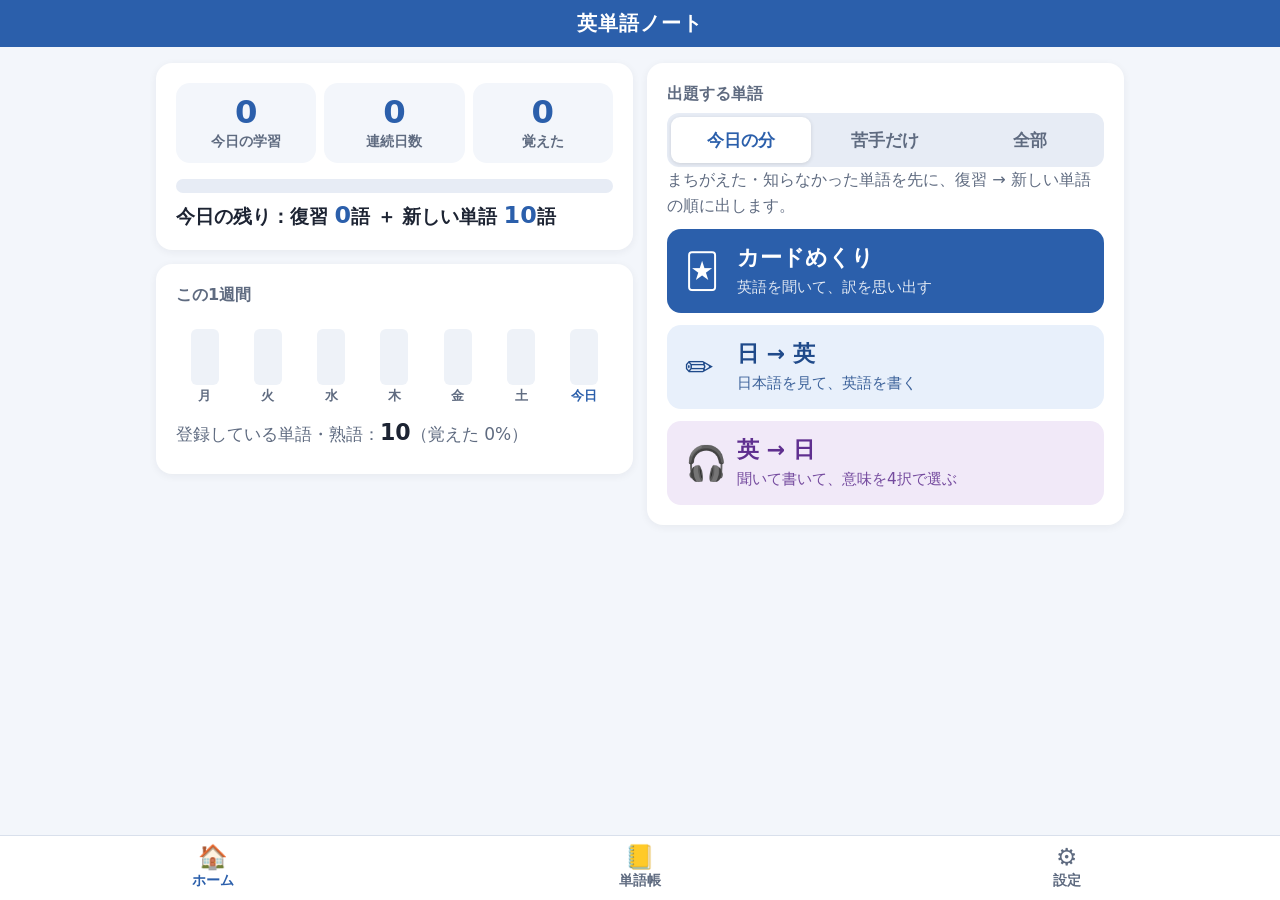
==== eitango/index.html @ 424cce2b "Make the word book installable on a phone's home screen and usable offline Adds the manifest, icons " ====
<!DOCTYPE html>
<html lang="ja">
<head>
<meta charset="UTF-8">
<meta name="viewport" content="width=device-width, initial-scale=1.0, viewport-fit=cover">
<title>英単語ノート</title>
<meta name="description" content="自分で作る英単語・英熟語帳。カードめくりと音声で毎日少しずつ覚える">
<meta name="theme-color" content="#2b5fab">
<meta name="mobile-web-app-capable" content="yes">
<meta name="apple-mobile-web-app-capable" content="yes">
<meta name="apple-mobile-web-app-status-bar-style" content="default">
<meta name="apple-mobile-web-app-title" content="英単ノート">
<link rel="manifest" href="manifest.json">
<link rel="icon" href="icons/icon-192.png">
<link rel="apple-touch-icon" href="icons/apple-touch-icon.png">
<link rel="stylesheet" href="style.css">
</head>
<body>

<div class="app">
  <header class="topbar">
    <h1 class="topbar-title">英単語ノート</h1>
  </header>

  <main class="main">

    <!-- ホーム -->
    <section id="view-home" class="view">
      <div class="panel home-stats">
        <div class="stats">
          <div class="stat"><span class="stat-num" id="stat-today">0</span><span class="stat-label">今日の学習</span></div>
          <div class="stat"><span class="stat-num" id="stat-streak">0</span><span class="stat-label">連続日数</span></div>
          <div class="stat"><span class="stat-num" id="stat-mastered">0</span><span class="stat-label">覚えた</span></div>
        </div>
        <div class="goal">
          <div class="goal-bar"><div class="goal-fill" id="goal-fill"></div></div>
          <p class="today-line" id="today-line"></p>
          <p class="streak-note" id="streak-note" hidden></p>
        </div>
      </div>

      <div class="panel home-modes">
        <p class="field-label field-label-top">出題する単語</p>
        <div class="seg seg-scope" id="scope">
          <button type="button" class="seg-btn is-on" data-scope="today">今日の分</button>
          <button type="button" class="seg-btn" data-scope="weak">苦手だけ<span id="scope-weak-n"></span></button>
          <button type="button" class="seg-btn" data-scope="all">全部</button>
        </div>
        <p class="note scope-note" id="scope-note"></p>
        <div class="mode-buttons">
          <button type="button" class="btn btn-primary btn-mode" data-mode="cards">
            <span class="mode-icon">🃏</span><span class="mode-name">カードめくり</span>
            <span class="mode-desc">英語を聞いて、訳を思い出す</span>
          </button>
          <button type="button" class="btn btn-mode btn-mode-ja2en" data-mode="ja2en">
            <span class="mode-icon">✏️</span><span class="mode-name">日 → 英</span>
            <span class="mode-desc">日本語を見て、英語を書く</span>
          </button>
          <button type="button" class="btn btn-mode btn-mode-en2ja" data-mode="en2ja">
            <span class="mode-icon">🎧</span><span class="mode-name">英 → 日</span>
            <span class="mode-desc">聞いて書いて、意味を4択で選ぶ</span>
          </button>
        </div>
      </div>

      <div class="panel home-week">
        <p class="field-label field-label-top">この1週間</p>
        <div class="week" id="week" aria-label="この1週間の学習数"></div>
        <p class="home-line">登録している単語・熟語：<b id="home-total">0</b>（覚えた <span id="home-mastered-pct">0</span>%）</p>
      </div>
    </section>

    <!-- 学習 -->
    <section id="view-study" class="view" hidden>
      <div class="study-head">
        <button type="button" class="btn btn-ghost" id="study-quit">やめる</button>
        <span class="study-progress" id="study-progress">1 / 10</span>
      </div>

      <!-- カードめくり -->
      <div class="study-body" id="mode-cards" hidden>
        <div class="flashcard" id="flashcard" role="button" tabindex="0" aria-label="タップで訳を見る">
          <span class="badge" id="fc-type">単語</span>
          <p class="fc-en" id="fc-en" lang="en"></p>
          <button type="button" class="btn-speak" id="fc-speak" aria-label="もう一度聞く">🔊</button>
          <p class="fc-example fc-example-front" id="fc-example-front" lang="en" hidden></p>
          <div class="fc-back" id="fc-back" hidden>
            <p class="fc-ja" id="fc-ja"></p>
            <p class="fc-example" id="fc-example-back" lang="en" hidden></p>
          </div>
          <p class="fc-hint" id="fc-hint">タップして訳を見る</p>
        </div>

        <div class="answer-buttons" id="answer-buttons" hidden>
          <button type="button" class="btn btn-bad btn-big" id="ans-unknown">知らない</button>
          <button type="button" class="btn btn-good btn-big" id="ans-known">知ってる</button>
        </div>
      </div>

      <!-- 日 → 英 -->
      <div class="study-body" id="mode-ja2en" hidden>
        <div class="quiz-card">
          <span class="badge" id="je-type">単語</span>
          <p class="quiz-ask">英語で書くと？</p>
          <p class="quiz-ja" id="je-ja"></p>
          <p class="quiz-hint" id="je-hint" lang="en" hidden></p>
        </div>
        <div class="quiz-side">
          <form class="quiz-form" id="je-form" autocomplete="off">
            <input type="text" class="input input-answer" id="je-input" lang="en"
                   autocapitalize="off" autocorrect="off" spellcheck="false" enterkeyhint="done"
                   placeholder="ここに英語を入力">
            <div class="btn-row">
              <button type="button" class="btn btn-big" id="je-hint-btn">ヒント</button>
              <button type="submit" class="btn btn-primary btn-big">答え合わせ</button>
            </div>
            <button type="button" class="btn btn-ghost btn-big" id="je-giveup">わからない</button>
          </form>
          <div class="feedback" id="je-feedback" hidden></div>
        </div>
      </div>

      <!-- 英 → 日 -->
      <div class="study-body" id="mode-en2ja" hidden>
        <div class="quiz-card">
          <span class="badge" id="ej-type">単語</span>
          <p class="quiz-ask" id="ej-ask">聞こえた英語を書こう</p>
          <div class="listen-buttons" id="ej-listen">
            <button type="button" class="btn-speak btn-speak-big" id="ej-play" aria-label="もう一度聞く">🔊</button>
            <button type="button" class="btn btn-ghost" id="ej-slow">🐢 ゆっくり</button>
          </div>
          <p class="quiz-en" id="ej-en" lang="en" hidden></p>
          <p class="fc-example" id="ej-example" lang="en" hidden></p>
        </div>
        <div class="quiz-side">
          <form class="quiz-form" id="ej-form" autocomplete="off">
            <input type="text" class="input input-answer" id="ej-input" lang="en"
                   autocapitalize="off" autocorrect="off" spellcheck="false" enterkeyhint="done"
                   placeholder="聞こえた英語を入力">
            <div class="btn-row">
              <button type="button" class="btn btn-ghost btn-big" id="ej-giveup">わからない</button>
              <button type="submit" class="btn btn-primary btn-big">答え合わせ</button>
            </div>
          </form>
          <p class="spell-result" id="ej-spell" hidden></p>
          <div class="choices" id="ej-choices" hidden></div>
          <div class="feedback" id="ej-feedback" hidden></div>
        </div>
      </div>
    </section>

    <!-- 学習のおわり -->
    <section id="view-done" class="view" hidden>
      <div class="panel center">
        <p class="done-title">おつかれさま！</p>
        <p class="done-line" id="done-summary"></p>
        <div class="done-missed" id="done-missed" hidden>
          <p class="done-missed-title">まちがえた・知らなかった単語</p>
          <ul class="done-missed-list" id="done-missed-list"></ul>
        </div>
        <button type="button" class="btn btn-primary btn-big" id="done-home">ホームへ</button>
      </div>
    </section>

    <!-- 単語帳 -->
    <section id="view-words" class="view" hidden>
      <div class="words-tools">
        <input type="search" id="words-search" class="input" placeholder="さがす（英語・日本語）" autocomplete="off">
        <div class="seg" id="words-filter">
          <button type="button" class="seg-btn is-on" data-filter="all">すべて</button>
          <button type="button" class="seg-btn" data-filter="word">単語</button>
          <button type="button" class="seg-btn" data-filter="idiom">熟語</button>
          <button type="button" class="seg-btn" data-filter="weak">苦手</button>
        </div>
        <button type="button" class="btn btn-primary btn-big" id="words-add">＋ 追加する</button>
      </div>
      <p class="words-count" id="words-count"></p>
      <ul class="word-list" id="word-list"></ul>
    </section>

    <!-- 単語の追加・編集 -->
    <section id="view-edit" class="view" hidden>
      <form class="panel form" id="edit-form" autocomplete="off">
        <h2 class="form-title" id="edit-title">単語を追加</h2>

        <label class="field">
          <span class="field-label">英語</span>
          <input type="text" class="input" id="edit-en" lang="en" required
                 autocapitalize="off" autocorrect="off" spellcheck="false" placeholder="例）look for">
        </label>

        <label class="field">
          <span class="field-label">日本語訳</span>
          <input type="text" class="input" id="edit-ja" required placeholder="例）～を探す">
        </label>

        <div class="field">
          <span class="field-label">種類</span>
          <div class="seg" id="edit-type">
            <button type="button" class="seg-btn is-on" data-type="word">単語</button>
            <button type="button" class="seg-btn" data-type="idiom">熟語</button>
          </div>
        </div>

        <label class="field">
          <span class="field-label">例文（なくてもOK）</span>
          <textarea class="input" id="edit-example" rows="2" lang="en"
                    autocapitalize="sentences" spellcheck="false" placeholder="例）I am looking for my key."></textarea>
        </label>

        <p class="form-warn" id="edit-warn" hidden></p>

        <div class="form-buttons">
          <button type="button" class="btn btn-ghost btn-big" id="edit-cancel">もどる</button>
          <button type="submit" class="btn btn-primary btn-big">保存</button>
        </div>
        <button type="button" class="btn btn-danger" id="edit-delete" hidden>この単語を削除</button>
      </form>
    </section>

    <!-- 設定 -->
    <section id="view-settings" class="view" hidden>
      <div class="panel">
        <h2 class="panel-title">CSVで一括登録・書き出し</h2>
        <p class="note">
          列は <b>英語, 日本語訳, 種類, 例文</b> の順です。種類は「単語」か「熟語」（空欄ならスペース入りを熟語とみなします）。
          例文はなくてもかまいません。1行目が見出しでもそのまま読み込めます。
        </p>
        <p class="note">同じ英語がすでにあるときは、訳・種類・例文を上書きします（例文の欄が空なら元の例文を残します。覚えた記録も残ります）。</p>
        <div class="btn-row">
          <button type="button" class="btn btn-primary btn-big" id="csv-import">📥 読み込む</button>
          <button type="button" class="btn btn-big" id="csv-export">📤 書き出す</button>
        </div>
        <input type="file" id="csv-file" accept=".csv,text/csv,text/plain" hidden>
        <p class="result-box" id="csv-result" hidden></p>
      </div>

      <div class="panel">
        <h2 class="panel-title">1日の目標</h2>
        <div class="stepper-row">
          <span>新しく覚える単語</span>
          <div class="stepper">
            <button type="button" class="btn stepper-btn" id="goal-minus" aria-label="減らす">−</button>
            <span class="stepper-value"><b id="goal-new">10</b>語</span>
            <button type="button" class="btn stepper-btn" id="goal-plus" aria-label="増やす">＋</button>
          </div>
        </div>
        <p class="note">これに加えて、その日に復習する単語（まちがえた単語や、前に覚えた単語）が出ます。</p>
      </div>

      <div class="panel">
        <h2 class="panel-title">音声</h2>
        <p class="form-warn" id="speech-unsupported" hidden>このブラウザは読み上げに対応していません。</p>
        <label class="switch-row">
          <span>カードを出したら自動で読み上げる</span>
          <input type="checkbox" id="set-autospeak" class="switch">
        </label>
        <label class="field">
          <span class="field-label">速さ <b id="set-rate-label">0.9</b>（1.0 がふつう）</span>
          <input type="range" id="set-rate" min="0.5" max="1.3" step="0.1" class="range">
        </label>
        <label class="field">
          <span class="field-label">声</span>
          <select id="set-voice" class="input"></select>
        </label>
        <button type="button" class="btn btn-big" id="set-voice-test">🔊 試しに聞く</button>
      </div>
      <div class="panel">
        <h2 class="panel-title">バックアップ</h2>
        <p class="note">
          記録はこの端末のブラウザの中だけにあります。CSVには学習の記録が入らないので、
          機種変更やブラウザのデータ削除にそなえて、ときどき記録ごと保存しておくと安心です。
        </p>
        <div class="btn-row">
          <button type="button" class="btn btn-big" id="backup-save">💾 保存</button>
          <button type="button" class="btn btn-big" id="backup-load">♻️ 復元</button>
        </div>
        <input type="file" id="backup-file" accept=".json,application/json" hidden>
        <button type="button" class="btn btn-danger" id="reset-progress">学習の記録を消す（単語は残す）</button>
      </div>
    </section>

  </main>

  <nav class="tabbar" id="tabbar">
    <button type="button" class="tab is-on" data-view="home"><span class="tab-icon">🏠</span>ホーム</button>
    <button type="button" class="tab" data-view="words"><span class="tab-icon">📒</span>単語帳</button>
    <button type="button" class="tab" data-view="settings"><span class="tab-icon">⚙️</span>設定</button>
  </nav>
</div>

<script src="store.js"></script>
<script src="speech.js"></script>
<script src="csv.js"></script>
<script src="quiz.js"></script>
<script src="srs.js"></script>
<script src="app.js"></script>
</body>
</html>
---- eitango/style.css ----
:root {
  --bg: #f3f6fb;
  --panel: #ffffff;
  --ink: #1d2433;
  --sub: #5f6b80;
  --line: #d9e0ec;
  --primary: #2b5fab;
  --primary-dark: #1f4a8a;
  --good: #2e9d5b;
  --bad: #e0663f;
  --danger: #c0392b;
  --word: #2b5fab;
  --idiom: #8a4fbf;
  --radius: 16px;
  --tabbar-h: 64px;
}

* { box-sizing: border-box; }

html, body {
  margin: 0;
  background: var(--bg);
  color: var(--ink);
  font-family: system-ui, -apple-system, "Hiragino Sans", "Hiragino Kaku Gothic ProN", "Yu Gothic UI", "Meiryo", sans-serif;
  font-size: 17px;
  -webkit-text-size-adjust: 100%;
}

button, input, textarea, select { font: inherit; color: inherit; }
button { cursor: pointer; -webkit-tap-highlight-color: transparent; }
[hidden] { display: none !important; }

.app {
  min-height: 100vh;
  min-height: 100dvh;
  display: flex;
  flex-direction: column;
}

.topbar {
  background: var(--primary);
  color: #fff;
  padding: calc(10px + env(safe-area-inset-top)) 16px 10px;
  text-align: center;
}
.topbar-title { margin: 0; font-size: 1.15rem; letter-spacing: 0.05em; }

.main {
  flex: 1;
  width: 100%;
  max-width: 760px;
  margin: 0 auto;
  padding: 16px 16px calc(var(--tabbar-h) + 24px + env(safe-area-inset-bottom));
}

.panel {
  background: var(--panel);
  border-radius: var(--radius);
  padding: 20px;
  box-shadow: 0 2px 8px rgba(29, 36, 51, 0.06);
}
.panel + .panel { margin-top: 14px; }
.center { text-align: center; }

/* ---------- ボタン ---------- */
.btn {
  border: none;
  border-radius: 14px;
  padding: 12px 18px;
  min-height: 52px;
  font-weight: 700;
  background: #e7ecf5;
  color: var(--ink);
  transition: transform 0.06s, filter 0.15s;
}
.btn:active { transform: scale(0.97); filter: brightness(0.93); }
.btn-big { width: 100%; min-height: 64px; font-size: 1.2rem; }
.btn-primary { background: var(--primary); color: #fff; }
.btn-good { background: var(--good); color: #fff; }
.btn-bad { background: var(--bad); color: #fff; }
.btn-danger { background: transparent; color: var(--danger); border: 2px solid var(--danger); width: 100%; margin-top: 18px; }
.btn-ghost { background: transparent; border: 2px solid var(--line); color: var(--sub); }

.btn-speak {
  border: none;
  background: #e7ecf5;
  border-radius: 50%;
  width: 56px;
  height: 56px;
  font-size: 1.5rem;
  line-height: 1;
}
.btn-speak:active { filter: brightness(0.9); }
.btn-speak-small { width: 48px; height: 48px; font-size: 1.25rem; flex: none; }

.badge {
  display: inline-block;
  padding: 3px 10px;
  border-radius: 999px;
  font-size: 0.8rem;
  font-weight: 700;
  color: #fff;
  background: var(--word);
}
.badge-idiom { background: var(--idiom); }

/* ---------- 入力 ---------- */
.input {
  width: 100%;
  border: 2px solid var(--line);
  border-radius: 12px;
  padding: 12px 14px;
  min-height: 52px;
  font-size: 1.1rem;  /* 16px 未満だと iPhone が勝手に拡大する */
  background: #fff;
}
.input:focus { outline: none; border-color: var(--primary); }
textarea.input { resize: vertical; }

.seg {
  display: flex;
  background: #e7ecf5;
  border-radius: 12px;
  padding: 4px;
  gap: 4px;
}
.seg-btn {
  flex: 1;
  border: none;
  background: transparent;
  border-radius: 9px;
  min-height: 46px;
  font-weight: 700;
  color: var(--sub);
}
.seg-btn.is-on { background: #fff; color: var(--primary); box-shadow: 0 1px 4px rgba(0, 0, 0, 0.12); }

/* ---------- ホーム ---------- */
.home-line { margin: 0 0 8px; color: var(--sub); }
.stats { display: grid; grid-template-columns: repeat(3, 1fr); gap: 8px; margin-bottom: 16px; }
.stat {
  background: #f3f6fb;
  border-radius: 14px;
  padding: 12px 6px;
  display: flex;
  flex-direction: column;
  align-items: center;
  gap: 2px;
}
.stat-num { font-size: 1.9rem; font-weight: 800; color: var(--primary); line-height: 1.1; }
.stat-label { font-size: 0.8rem; color: var(--sub); font-weight: 700; }
.goal { display: grid; gap: 8px; }
.goal-bar { height: 14px; background: #e7ecf5; border-radius: 999px; overflow: hidden; }
.goal-fill { height: 100%; width: 0; background: var(--primary); border-radius: 999px; transition: width 0.4s; }
.goal-fill.is-done { background: var(--good); }
.streak-note { margin: 0; color: var(--bad); font-weight: 700; font-size: 0.95rem; }
.field-label-top { margin: 0 0 8px; }
.week { display: grid; grid-template-columns: repeat(7, 1fr); gap: 6px; margin-bottom: 14px; }
.week-day { display: flex; flex-direction: column; align-items: center; gap: 3px; }
.week-n { font-size: 0.75rem; color: var(--sub); min-height: 1em; }
.week-bar { width: 100%; max-width: 28px; height: 56px; background: #eef2f8; border-radius: 6px; display: flex; align-items: flex-end; overflow: hidden; }
.week-fill { width: 100%; background: #9db8e2; }
.week-day.is-today .week-fill { background: var(--primary); }
.week-label { font-size: 0.75rem; color: var(--sub); font-weight: 700; }
.week-day.is-today .week-label { color: var(--primary); }
.today-line { margin: 0; font-size: 1.1rem; font-weight: 700; }
.today-line b { font-size: 1.4rem; color: var(--primary); }
.seg-scope { margin: 0; }
.scope-note { margin: 10px 2px 14px; font-size: 0.9rem; }
.home-line b { color: var(--ink); font-size: 1.3rem; }

.mode-buttons { display: grid; gap: 12px; }
.btn-mode {
  display: grid;
  grid-template-columns: 52px 1fr;
  grid-template-areas: "icon name" "icon desc";
  align-items: center;
  text-align: left;
  padding: 14px 18px;
  min-height: 84px;
  row-gap: 2px;
}
.btn-mode-ja2en { background: #e8f0fb; color: var(--primary-dark); }
.btn-mode-en2ja { background: #f1e9f8; color: #5f2f8f; }
.mode-icon { grid-area: icon; font-size: 2rem; line-height: 1; }
.mode-name { grid-area: name; font-size: 1.3rem; }
.mode-desc { grid-area: desc; font-size: 0.9rem; font-weight: 500; opacity: 0.85; }

/* ---------- 学習 ---------- */
.study-head {
  display: flex;
  align-items: center;
  justify-content: space-between;
  margin-bottom: 14px;
}
.study-head .btn { min-height: 44px; padding: 8px 16px; }
.study-progress { font-weight: 700; color: var(--sub); font-size: 1.1rem; }

.flashcard {
  position: relative;
  background: var(--panel);
  border-radius: 22px;
  box-shadow: 0 4px 16px rgba(29, 36, 51, 0.1);
  padding: 24px 20px 20px;
  min-height: 46vh;
  display: flex;
  flex-direction: column;
  align-items: center;
  justify-content: center;
  text-align: center;
  gap: 12px;
  cursor: pointer;
  user-select: none;
  -webkit-user-select: none;
  -webkit-tap-highlight-color: transparent;
}
.flashcard .badge { position: absolute; top: 16px; left: 16px; }
.flashcard.is-flipped { animation: flip 0.28s ease-out; }
@keyframes flip {
  from { transform: perspective(900px) rotateY(-70deg); opacity: 0.4; }
  to { transform: none; opacity: 1; }
}

.fc-en {
  margin: 8px 0 0;
  font-size: clamp(2rem, 9vw, 3rem);
  font-weight: 800;
  word-break: break-word;
  line-height: 1.2;
}
.fc-ja {
  margin: 0;
  font-size: clamp(1.5rem, 6.5vw, 2rem);
  font-weight: 700;
  color: var(--primary-dark);
}
.fc-back {
  width: 100%;
  border-top: 2px dashed var(--line);
  padding-top: 14px;
  display: flex;
  flex-direction: column;
  gap: 10px;
}
.fc-example {
  margin: 0;
  color: var(--sub);
  font-size: 1.1rem;
  line-height: 1.5;
}
.fc-hint { margin: 0; color: var(--sub); font-size: 0.95rem; }

.answer-buttons {
  display: grid;
  grid-template-columns: 1fr 1fr;
  gap: 12px;
  margin-top: 16px;
}
.answer-buttons .btn { min-height: 76px; font-size: 1.3rem; }

/* 書く・選ぶ問題 */
.quiz-card {
  position: relative;
  background: var(--panel);
  border-radius: 22px;
  box-shadow: 0 4px 16px rgba(29, 36, 51, 0.1);
  padding: 44px 20px 22px;
  text-align: center;
  display: flex;
  flex-direction: column;
  align-items: center;
  gap: 10px;
}
.quiz-card .badge { position: absolute; top: 16px; left: 16px; }
.quiz-ask { margin: 0; color: var(--sub); font-weight: 700; }
.quiz-ja { margin: 0; font-size: clamp(1.6rem, 7vw, 2.2rem); font-weight: 800; color: var(--primary-dark); }
.quiz-en { margin: 0; font-size: clamp(1.8rem, 8vw, 2.6rem); font-weight: 800; word-break: break-word; }
.quiz-hint { margin: 0; font-size: 1.4rem; letter-spacing: 0.05em; color: var(--sub); font-family: ui-monospace, Menlo, Consolas, monospace; }
.listen-buttons { display: flex; align-items: center; gap: 14px; }
.btn-speak-big { width: 88px; height: 88px; font-size: 2.4rem; }

.quiz-side { margin-top: 14px; display: grid; gap: 12px; }
.quiz-form { display: grid; gap: 10px; }
.input-answer { font-size: 1.4rem; min-height: 60px; text-align: center; }

.spell-result {
  margin: 0;
  padding: 12px;
  border-radius: 12px;
  font-weight: 700;
  text-align: center;
}
.spell-result.is-ok, .fb-mark.is-ok { color: var(--good); }
.spell-result.is-ng, .fb-mark.is-ng { color: var(--bad); }
.spell-result.is-ok { background: #eaf6ee; }
.spell-result.is-ng { background: #fdeee8; }

.choices { display: grid; gap: 10px; }
.choice {
  min-height: 64px;
  font-size: 1.15rem;
  background: #fff;
  border: 2px solid var(--line);
}
.choice:disabled { opacity: 0.55; cursor: default; }
.choice.is-correct { background: #eaf6ee; border-color: var(--good); color: #1f6b3e; opacity: 1; }
.choice.is-wrong { background: #fdeee8; border-color: var(--bad); color: #a8401f; opacity: 1; }

.feedback {
  background: var(--panel);
  border-radius: var(--radius);
  padding: 16px;
  display: grid;
  gap: 10px;
  box-shadow: 0 2px 8px rgba(29, 36, 51, 0.06);
}
.fb-mark { margin: 0; font-size: 1.5rem; font-weight: 800; text-align: center; }
.fb-word { display: flex; align-items: center; justify-content: space-between; gap: 10px; }
.fb-en { margin: 0; font-size: 1.5rem; font-weight: 800; word-break: break-word; }
.fb-ja { margin: 2px 0 0; font-size: 1.15rem; color: var(--primary-dark); font-weight: 700; }
.fb-yours { margin: 0; color: var(--sub); }

.done-missed { text-align: left; margin: 0 0 20px; }
.done-missed-title { font-weight: 700; color: var(--bad); margin: 0 0 8px; }
.done-missed-list { margin: 0; padding-left: 1.2em; line-height: 1.8; }

.done-title { font-size: 1.8rem; font-weight: 800; margin: 8px 0; }
.done-line { color: var(--sub); margin: 0 0 20px; line-height: 1.6; }

/* ---------- 単語帳 ---------- */
.words-tools { display: grid; gap: 10px; }
.words-count { color: var(--sub); margin: 14px 4px 8px; font-size: 0.95rem; }
.word-list { list-style: none; margin: 0; padding: 0; display: grid; gap: 8px; }
.word-row {
  display: flex;
  align-items: center;
  gap: 8px;
  background: var(--panel);
  border-radius: 14px;
  padding: 6px 10px 6px 6px;
  box-shadow: 0 1px 4px rgba(29, 36, 51, 0.05);
}
.word-main {
  flex: 1;
  min-width: 0;
  border: none;
  background: transparent;
  text-align: left;
  padding: 10px 8px;
  min-height: 56px;
  display: grid;
  grid-template-columns: auto 1fr;
  grid-template-areas: "badge en" "badge ja" "badge st";
  column-gap: 10px;
  align-items: center;
}
.word-main .badge { grid-area: badge; }
.word-en { grid-area: en; font-weight: 700; font-size: 1.1rem; overflow-wrap: anywhere; }
.word-ja { grid-area: ja; color: var(--sub); font-size: 0.95rem; overflow-wrap: anywhere; }
.word-status { grid-area: st; font-size: 0.8rem; font-weight: 700; margin-top: 2px; letter-spacing: 0.05em; }
.st-new { color: #8a94a6; }
.st-learning { color: var(--primary); }
.st-weak { color: var(--bad); }
.st-done { color: var(--good); }
.word-empty { color: var(--sub); text-align: center; padding: 24px; }

/* ---------- フォーム ---------- */
.form { display: grid; gap: 16px; }
.form-title { margin: 0; font-size: 1.25rem; }
.field { display: grid; gap: 6px; }
.field-label { font-weight: 700; color: var(--sub); font-size: 0.95rem; }
.form-buttons { display: grid; grid-template-columns: 1fr 2fr; gap: 10px; }
.form-warn { margin: 0; color: var(--danger); font-weight: 700; }
.form-warn.is-ok { color: var(--good); }

/* ---------- 設定 ---------- */
.panel-title { margin: 0 0 12px; font-size: 1.15rem; }
.note { margin: 0 0 10px; color: var(--sub); line-height: 1.6; font-size: 0.95rem; }
.btn-row { display: grid; grid-template-columns: 1fr 1fr; gap: 10px; margin-top: 6px; }
.result-box {
  margin: 12px 0 0;
  padding: 12px;
  border-radius: 12px;
  background: #eaf6ee;
  color: #1f6b3e;
  font-weight: 700;
  white-space: pre-line;
}
#view-settings .panel { display: grid; gap: 12px; }
#view-settings .panel-title, #view-settings .note { margin-bottom: 0; }
.stepper-row { display: flex; align-items: center; justify-content: space-between; gap: 12px; font-weight: 700; flex-wrap: wrap; }
.stepper { display: flex; align-items: center; gap: 10px; }
.stepper-btn { width: 56px; min-height: 56px; font-size: 1.6rem; padding: 0; }
.stepper-value { min-width: 64px; text-align: center; }
.stepper-value b { font-size: 1.6rem; }
.switch-row {
  display: flex;
  align-items: center;
  justify-content: space-between;
  gap: 12px;
  min-height: 52px;
  font-weight: 700;
}
.switch { width: 28px; height: 28px; accent-color: var(--primary); flex: none; }
.range { width: 100%; height: 40px; accent-color: var(--primary); }

/* ---------- タブ ---------- */
.tabbar {
  position: fixed;
  left: 0;
  right: 0;
  bottom: 0;
  display: flex;
  background: #fff;
  border-top: 1px solid var(--line);
  padding-bottom: env(safe-area-inset-bottom);
  z-index: 10;
}
.tab {
  flex: 1;
  border: none;
  background: transparent;
  min-height: var(--tabbar-h);
  display: flex;
  flex-direction: column;
  align-items: center;
  justify-content: center;
  gap: 2px;
  font-size: 0.8rem;
  font-weight: 700;
  color: var(--sub);
}
.tab-icon { font-size: 1.4rem; line-height: 1; }
.tab.is-on { color: var(--primary); }

/* ---------- タブレット横向き ---------- */
/* カードを左、答えのボタンを右に並べて、画面の高さに収める */
@media (orientation: landscape) and (min-width: 700px) {
  .main { max-width: 1000px; }
  .study-body {
    display: grid;
    grid-template-columns: 1fr 260px;
    gap: 20px;
    align-items: stretch;
  }
  .flashcard { min-height: 60vh; }
  #view-home:not([hidden]) {
    display: grid;
    grid-template-columns: 1fr 1fr;
    grid-template-areas: "stats modes" "week modes";
    grid-template-rows: auto 1fr;
    gap: 14px;
    align-items: start;
  }
  #view-home .panel { margin: 0; }
  .home-stats { grid-area: stats; }
  .home-modes { grid-area: modes; }
  .home-week { grid-area: week; }
  /* 書く問題は入力とボタンを右側にまとめる */
  #mode-ja2en, #mode-en2ja { grid-template-columns: 1fr 380px; align-items: start; }
  .quiz-card { min-height: 50vh; justify-content: center; }
  .quiz-side { margin-top: 0; }
  .answer-buttons {
    grid-template-columns: 1fr;
    grid-template-rows: 1fr 1fr;
    margin-top: 0;
  }
  .answer-buttons .btn { min-height: 100px; }
}

/* スマホ横向きは高さが足りないので、カードを低くする */
@media (orientation: landscape) and (max-height: 500px) {
  .flashcard { min-height: 60vh; padding-top: 16px; }
  .fc-en { font-size: 2rem; }
}
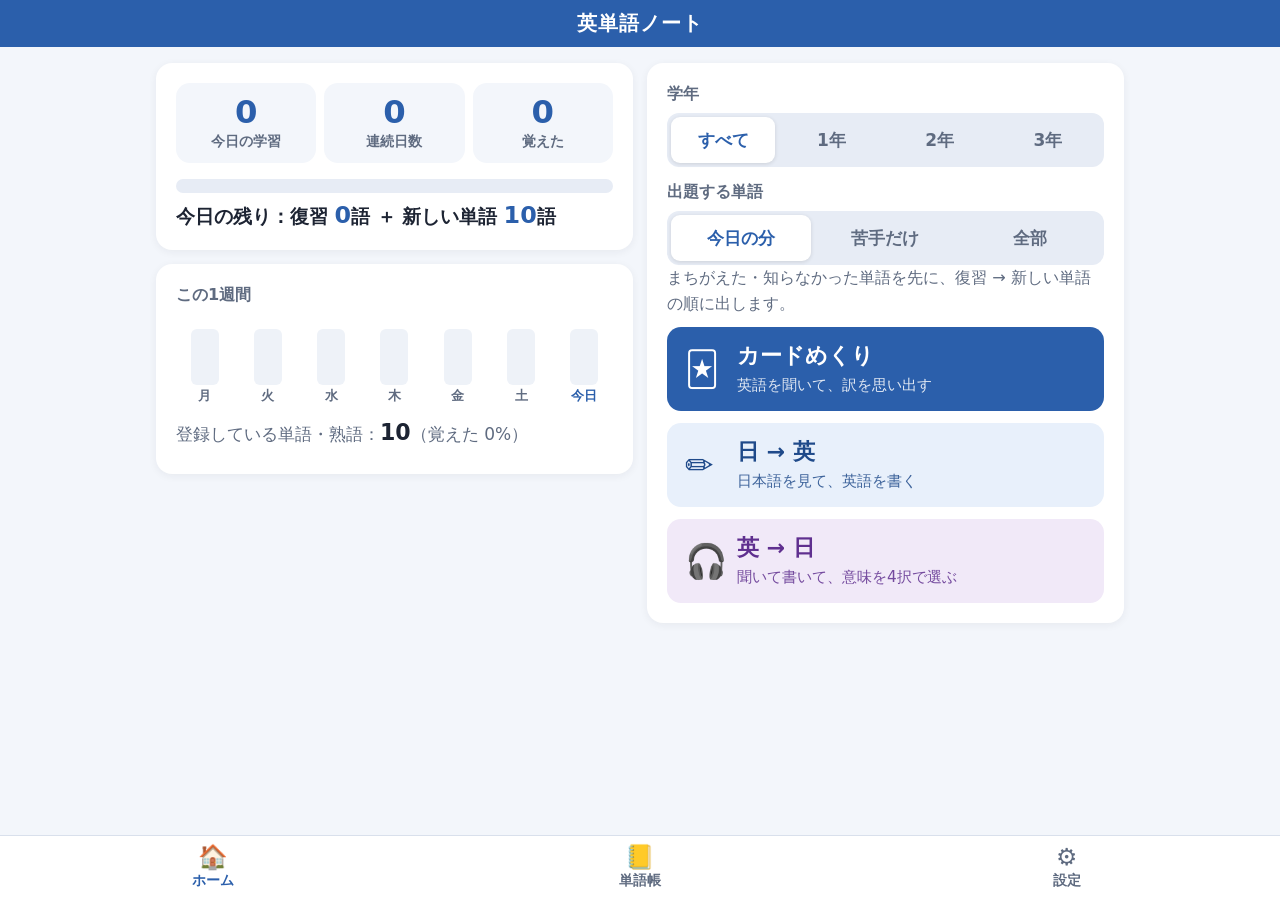
==== commit 40d62bed: "Study by school year, with a word set for each year to add from settings Each word now has a year (1" ====
--- a/eitango/index.html
+++ b/eitango/index.html
@@ -40,6 +40,13 @@
       </div>
 
       <div class="panel home-modes">
+        <p class="field-label field-label-top">学年</p>
+        <div class="seg seg-grade" id="grade-filter">
+          <button type="button" class="seg-btn is-on" data-grade="0">すべて</button>
+          <button type="button" class="seg-btn" data-grade="1">1年</button>
+          <button type="button" class="seg-btn" data-grade="2">2年</button>
+          <button type="button" class="seg-btn" data-grade="3">3年</button>
+        </div>
         <p class="field-label field-label-top">出題する単語</p>
         <div class="seg seg-scope" id="scope">
           <button type="button" class="seg-btn is-on" data-scope="today">今日の分</button>
@@ -74,6 +81,7 @@
     <section id="view-study" class="view" hidden>
       <div class="study-head">
         <button type="button" class="btn btn-ghost" id="study-quit">やめる</button>
+        <span class="retry-chip" id="study-retry" hidden>🔁 もう一度</span>
         <span class="study-progress" id="study-progress">1 / 10</span>
       </div>
 
@@ -83,10 +91,9 @@
           <span class="badge" id="fc-type">単語</span>
           <p class="fc-en" id="fc-en" lang="en"></p>
           <button type="button" class="btn-speak" id="fc-speak" aria-label="もう一度聞く">🔊</button>
-          <p class="fc-example fc-example-front" id="fc-example-front" lang="en" hidden></p>
           <div class="fc-back" id="fc-back" hidden>
             <p class="fc-ja" id="fc-ja"></p>
-            <p class="fc-example" id="fc-example-back" lang="en" hidden></p>
+            <div id="fc-example-back"></div>
           </div>
           <p class="fc-hint" id="fc-hint">タップして訳を見る</p>
         </div>
@@ -107,14 +114,18 @@
         </div>
         <div class="quiz-side">
           <form class="quiz-form" id="je-form" autocomplete="off">
-            <input type="text" class="input input-answer" id="je-input" lang="en"
-                   autocapitalize="off" autocorrect="off" spellcheck="false" enterkeyhint="done"
+            <!-- inputmode="email" で英字のキーボードを出し、日本語の変換や予測変換を出さない -->
+            <input type="text" class="input input-answer" id="je-input" lang="en" inputmode="email"
+                   autocomplete="off" autocapitalize="off" autocorrect="off" spellcheck="false" enterkeyhint="done"
                    placeholder="ここに英語を入力">
-            <div class="btn-row">
+            <p class="input-warn" id="je-warn" hidden>日本語が入っています。キーボードを英語（ABC）に切りかえてね</p>
+            <p class="input-alt" id="je-alt" hidden></p>
+            <div class="kb-slot"></div>
+            <div class="btn-row btn-row-3">
+              <button type="button" class="btn btn-ghost btn-big" id="je-giveup">わからない</button>
               <button type="button" class="btn btn-big" id="je-hint-btn">ヒント</button>
               <button type="submit" class="btn btn-primary btn-big">答え合わせ</button>
             </div>
-            <button type="button" class="btn btn-ghost btn-big" id="je-giveup">わからない</button>
           </form>
           <div class="feedback" id="je-feedback" hidden></div>
         </div>
@@ -130,13 +141,14 @@
             <button type="button" class="btn btn-ghost" id="ej-slow">🐢 ゆっくり</button>
           </div>
           <p class="quiz-en" id="ej-en" lang="en" hidden></p>
-          <p class="fc-example" id="ej-example" lang="en" hidden></p>
         </div>
         <div class="quiz-side">
           <form class="quiz-form" id="ej-form" autocomplete="off">
-            <input type="text" class="input input-answer" id="ej-input" lang="en"
-                   autocapitalize="off" autocorrect="off" spellcheck="false" enterkeyhint="done"
+            <input type="text" class="input input-answer" id="ej-input" lang="en" inputmode="email"
+                   autocomplete="off" autocapitalize="off" autocorrect="off" spellcheck="false" enterkeyhint="done"
                    placeholder="聞こえた英語を入力">
+            <p class="input-warn" id="ej-warn" hidden>日本語が入っています。キーボードを英語（ABC）に切りかえてね</p>
+            <div class="kb-slot"></div>
             <div class="btn-row">
               <button type="button" class="btn btn-ghost btn-big" id="ej-giveup">わからない</button>
               <button type="submit" class="btn btn-primary btn-big">答え合わせ</button>
@@ -172,6 +184,12 @@
           <button type="button" class="seg-btn" data-filter="idiom">熟語</button>
           <button type="button" class="seg-btn" data-filter="weak">苦手</button>
         </div>
+        <div class="seg" id="words-grade">
+          <button type="button" class="seg-btn is-on" data-grade="0">全学年</button>
+          <button type="button" class="seg-btn" data-grade="1">1年</button>
+          <button type="button" class="seg-btn" data-grade="2">2年</button>
+          <button type="button" class="seg-btn" data-grade="3">3年</button>
+        </div>
         <button type="button" class="btn btn-primary btn-big" id="words-add">＋ 追加する</button>
       </div>
       <p class="words-count" id="words-count"></p>
@@ -185,8 +203,9 @@
 
         <label class="field">
           <span class="field-label">英語</span>
-          <input type="text" class="input" id="edit-en" lang="en" required
-                 autocapitalize="off" autocorrect="off" spellcheck="false" placeholder="例）look for">
+          <input type="text" class="input" id="edit-en" lang="en" required inputmode="email"
+                 autocomplete="off" autocapitalize="off" autocorrect="off" spellcheck="false" placeholder="例）look for">
+          <span class="field-note">be動詞を使う熟語は「be good at」と入力すると「be動詞 good at」と表示されます</span>
         </label>
 
         <label class="field">
@@ -202,12 +221,27 @@
           </div>
         </div>
 
+        <div class="field">
+          <span class="field-label">学年</span>
+          <div class="seg" id="edit-grade">
+            <button type="button" class="seg-btn is-on" data-grade="0">なし</button>
+            <button type="button" class="seg-btn" data-grade="1">1年</button>
+            <button type="button" class="seg-btn" data-grade="2">2年</button>
+            <button type="button" class="seg-btn" data-grade="3">3年</button>
+          </div>
+        </div>
+
         <label class="field">
           <span class="field-label">例文（なくてもOK）</span>
           <textarea class="input" id="edit-example" rows="2" lang="en"
                     autocapitalize="sentences" spellcheck="false" placeholder="例）I am looking for my key."></textarea>
         </label>
 
+        <label class="field">
+          <span class="field-label">例文の訳（なくてもOK）</span>
+          <textarea class="input" id="edit-example-ja" rows="2" placeholder="例）私は鍵を探しています。"></textarea>
+        </label>
+
         <p class="form-warn" id="edit-warn" hidden></p>
 
         <div class="form-buttons">
@@ -223,8 +257,8 @@
       <div class="panel">
         <h2 class="panel-title">CSVで一括登録・書き出し</h2>
         <p class="note">
-          列は <b>英語, 日本語訳, 種類, 例文</b> の順です。種類は「単語」か「熟語」（空欄ならスペース入りを熟語とみなします）。
-          例文はなくてもかまいません。1行目が見出しでもそのまま読み込めます。
+          列は <b>英語, 日本語訳, 種類, 例文, 例文の訳, 学年</b> の順です。種類は「単語」か「熟語」（空欄ならスペース入りを熟語とみなします）。
+          例文・例文の訳・学年（1年／2年／3年）はなくてもかまいません。1行目が見出しでもそのまま読み込めます。
         </p>
         <p class="note">同じ英語がすでにあるときは、訳・種類・例文を上書きします（例文の欄が空なら元の例文を残します。覚えた記録も残ります）。</p>
         <div class="btn-row">
@@ -233,6 +267,18 @@
         </div>
         <input type="file" id="csv-file" accept=".csv,text/csv,text/plain" hidden>
         <p class="result-box" id="csv-result" hidden></p>
+      </div>
+
+      <div class="panel">
+        <h2 class="panel-title">学年別の単語セット</h2>
+        <p class="note">
+          中学校で習う基本の単語・熟語を、学年ごとに単語帳へ追加できます。
+          このアプリ用に作ったもので、例文と例文の訳つきです。
+          学年は文法を習う順番に合わせた目安なので、教科書とちがうときは単語の編集画面で直せます。
+        </p>
+        <p class="note">すでに同じ英語があるときは、自分で入れた訳や例文はそのままにします。</p>
+        <div class="pack-list" id="pack-list"></div>
+        <p class="result-box" id="pack-result" hidden></p>
       </div>
 
       <div class="panel">
@@ -249,8 +295,21 @@
       </div>
 
       <div class="panel">
+        <h2 class="panel-title">答えの入力</h2>
+        <label class="switch-row">
+          <span>アプリのキーボードを使う</span>
+          <input type="checkbox" id="set-appkb" class="switch">
+        </label>
+        <p class="note">オフにすると、スマホのキーボードで入力します。</p>
+      </div>
+
+      <div class="panel">
         <h2 class="panel-title">音声</h2>
         <p class="form-warn" id="speech-unsupported" hidden>このブラウザは読み上げに対応していません。</p>
+        <label class="switch-row">
+          <span>正解・不正解の音（ピンポン・ブブー）</span>
+          <input type="checkbox" id="set-sfx" class="switch">
+        </label>
         <label class="switch-row">
           <span>カードを出したら自動で読み上げる</span>
           <input type="checkbox" id="set-autospeak" class="switch">
@@ -291,9 +350,11 @@
 
 <script src="store.js"></script>
 <script src="speech.js"></script>
+<script src="sound.js"></script>
 <script src="csv.js"></script>
 <script src="quiz.js"></script>
 <script src="srs.js"></script>
+<script src="wordbank.js"></script>
 <script src="app.js"></script>
 </body>
 </html>
--- a/eitango/style.css
+++ b/eitango/style.css
@@ -194,6 +194,16 @@
   margin-bottom: 14px;
 }
 .study-head .btn { min-height: 44px; padding: 8px 16px; }
+.retry-chip {
+  margin-left: auto;
+  margin-right: 12px;
+  padding: 6px 12px;
+  border-radius: 999px;
+  background: #fdeee8;
+  color: #a8401f;
+  font-weight: 700;
+  font-size: 0.9rem;
+}
 .study-progress { font-weight: 700; color: var(--sub); font-size: 1.1rem; }
 
 .flashcard {
@@ -241,12 +251,6 @@
   display: flex;
   flex-direction: column;
   gap: 10px;
-}
-.fc-example {
-  margin: 0;
-  color: var(--sub);
-  font-size: 1.1rem;
-  line-height: 1.5;
 }
 .fc-hint { margin: 0; color: var(--sub); font-size: 0.95rem; }
 
@@ -281,6 +285,70 @@
 
 .quiz-side { margin-top: 14px; display: grid; gap: 12px; }
 .quiz-form { display: grid; gap: 10px; }
+.btn-row.btn-row-3 { grid-template-columns: 1fr 1fr 1.4fr; }
+.btn-row-3 .btn { padding: 12px 4px; font-size: 1.05rem; white-space: nowrap; }
+
+/* アプリの中のキーボード */
+.input-answer.is-appkb { caret-color: transparent; cursor: default; }
+.kb {
+  display: grid;
+  gap: 7px;
+  padding: 8px 4px;
+  background: #dbe2ee;
+  border-radius: 14px;
+  user-select: none;
+  -webkit-user-select: none;
+  touch-action: manipulation;
+}
+.kb-row { display: flex; justify-content: center; gap: 5px; }
+.kb-key {
+  flex: 0 1 calc((100% - 45px) / 10);
+  min-width: 0;
+  height: 48px;
+  border: none;
+  border-radius: 8px;
+  background: #fff;
+  box-shadow: 0 1px 0 #a9b4c6;
+  font-size: 1.3rem;
+  font-weight: 600;
+  color: var(--ink);
+  padding: 0;
+  touch-action: manipulation;
+  -webkit-tap-highlight-color: transparent;
+}
+.kb-key.is-down { background: #b9c6dc; }
+.kb-back { flex-basis: calc((100% - 45px) / 10 * 1.9); background: #c3cddd; font-size: 1.2rem; }
+.kb-space { flex-basis: 60%; font-size: 1rem; color: var(--sub); }
+
+.input-alt {
+  margin: 0;
+  padding: 10px 12px;
+  border-radius: 12px;
+  background: #fff7e0;
+  color: #7a5a00;
+  font-weight: 700;
+  text-align: center;
+  line-height: 1.5;
+}
+
+/* 例文（タップで読み上げ・訳） */
+.example {
+  width: 100%;
+  border: 2px dashed var(--line);
+  background: #f8fafd;
+  border-radius: 12px;
+  padding: 10px 12px;
+  text-align: left;
+  display: grid;
+  gap: 4px;
+  -webkit-tap-highlight-color: transparent;
+}
+.example:active { background: #eef3fb; }
+.ex-en { font-size: 1.1rem; line-height: 1.5; color: var(--ink); }
+.ex-tap { font-size: 0.8rem; color: var(--primary); font-weight: 700; }
+.ex-ja { font-size: 1rem; color: var(--primary-dark); font-weight: 700; line-height: 1.5; }
+
+.input-warn { margin: 0; color: var(--bad); font-weight: 700; text-align: center; }
 .input-answer { font-size: 1.4rem; min-height: 60px; text-align: center; }
 
 .spell-result {
@@ -368,6 +436,7 @@
 .form { display: grid; gap: 16px; }
 .form-title { margin: 0; font-size: 1.25rem; }
 .field { display: grid; gap: 6px; }
+.field-note { color: var(--sub); font-size: 0.85rem; line-height: 1.5; }
 .field-label { font-weight: 700; color: var(--sub); font-size: 0.95rem; }
 .form-buttons { display: grid; grid-template-columns: 1fr 2fr; gap: 10px; }
 .form-warn { margin: 0; color: var(--danger); font-weight: 700; }
@@ -403,6 +472,30 @@
 }
 .switch { width: 28px; height: 28px; accent-color: var(--primary); flex: none; }
 .range { width: 100%; height: 40px; accent-color: var(--primary); }
+
+.seg-grade { margin-bottom: 14px; }
+#words-grade .seg-btn { min-height: 40px; }
+.word-meta { grid-area: st; display: flex; align-items: center; gap: 8px; margin-top: 2px; }
+.word-meta .word-status { margin-top: 0; }
+.grade-chip {
+  font-size: 0.75rem;
+  font-weight: 700;
+  color: var(--sub);
+  border: 1px solid var(--line);
+  border-radius: 999px;
+  padding: 0 8px;
+}
+.pack-list { display: grid; gap: 8px; }
+.pack-row {
+  display: flex;
+  align-items: center;
+  justify-content: space-between;
+  gap: 10px;
+  padding: 8px 0;
+  border-top: 1px solid var(--line);
+}
+.pack-row .btn { min-height: 48px; flex: none; }
+.pack-row .btn:disabled { opacity: 0.6; }
 
 /* ---------- タブ ---------- */
 .tabbar {
@@ -457,7 +550,8 @@
   .home-modes { grid-area: modes; }
   .home-week { grid-area: week; }
   /* 書く問題は入力とボタンを右側にまとめる */
-  #mode-ja2en, #mode-en2ja { grid-template-columns: 1fr 380px; align-items: start; }
+  #mode-ja2en, #mode-en2ja { grid-template-columns: 1fr 460px; align-items: start; }
+  .kb-key { height: 54px; }
   .quiz-card { min-height: 50vh; justify-content: center; }
   .quiz-side { margin-top: 0; }
   .answer-buttons {
@@ -473,3 +567,18 @@
   .flashcard { min-height: 60vh; padding-top: 16px; }
   .fc-en { font-size: 2rem; }
 }
+
+/* 背の低いスマホ（iPhone SE など）は、キーボードとボタンまで1画面に収まるよう詰める */
+@media (orientation: portrait) and (max-height: 740px) {
+  .main { padding-top: 10px; }
+  .study-head { margin-bottom: 8px; }
+  .quiz-card { padding: 34px 16px 12px; gap: 6px; }
+  .quiz-card .badge { top: 10px; left: 12px; }
+  .btn-speak-big { width: 64px; height: 64px; font-size: 1.8rem; }
+  .quiz-side { margin-top: 10px; gap: 8px; }
+  .quiz-form { gap: 8px; }
+  .input-answer { min-height: 50px; }
+  .kb { gap: 6px; padding: 6px 3px; }
+  .kb-key { height: 44px; }
+  .quiz-form .btn-big { min-height: 54px; }
+}
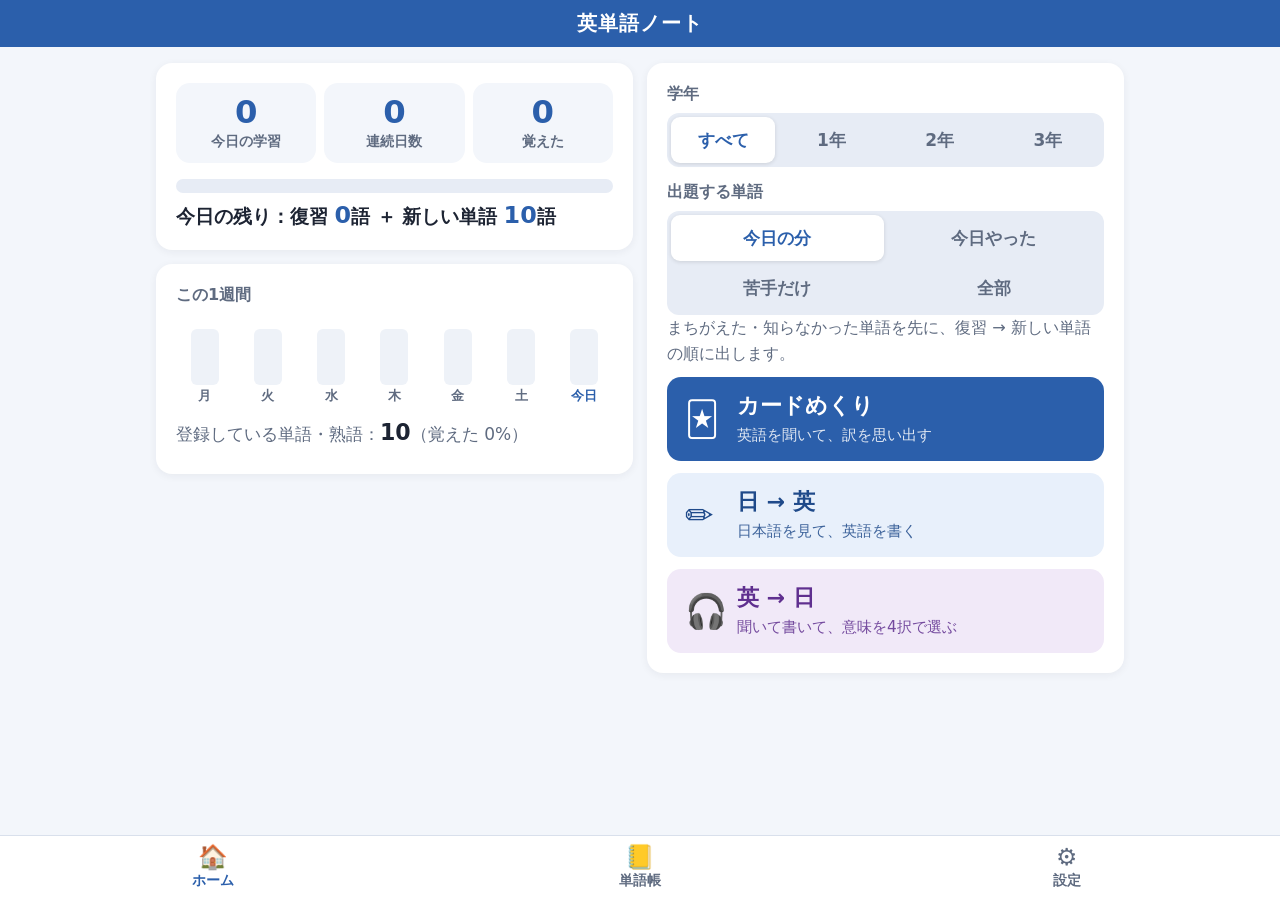
==== commit c343a0bd: "Add a "studied today" choice to quiz the words already seen today A word answered "I know it" on a f" ====
--- a/eitango/index.html
+++ b/eitango/index.html
@@ -50,6 +50,7 @@
         <p class="field-label field-label-top">出題する単語</p>
         <div class="seg seg-scope" id="scope">
           <button type="button" class="seg-btn is-on" data-scope="today">今日の分</button>
+          <button type="button" class="seg-btn" data-scope="done">今日やった<span id="scope-done-n"></span></button>
           <button type="button" class="seg-btn" data-scope="weak">苦手だけ<span id="scope-weak-n"></span></button>
           <button type="button" class="seg-btn" data-scope="all">全部</button>
         </div>
--- a/eitango/style.css
+++ b/eitango/style.css
@@ -165,7 +165,8 @@
 .week-day.is-today .week-label { color: var(--primary); }
 .today-line { margin: 0; font-size: 1.1rem; font-weight: 700; }
 .today-line b { font-size: 1.4rem; color: var(--primary); }
-.seg-scope { margin: 0; }
+/* 4つ並ぶと狭いので 2×2 にする */
+.seg-scope { margin: 0; display: grid; grid-template-columns: 1fr 1fr; }
 .scope-note { margin: 10px 2px 14px; font-size: 0.9rem; }
 .home-line b { color: var(--ink); font-size: 1.3rem; }
 
@@ -386,6 +387,7 @@
 .fb-word { display: flex; align-items: center; justify-content: space-between; gap: 10px; }
 .fb-en { margin: 0; font-size: 1.5rem; font-weight: 800; word-break: break-word; }
 .fb-ja { margin: 2px 0 0; font-size: 1.15rem; color: var(--primary-dark); font-weight: 700; }
+.fb-note { margin: 0; text-align: center; color: #7a5a00; font-weight: 700; font-size: 0.95rem; }
 .fb-yours { margin: 0; color: var(--sub); }
 
 .done-missed { text-align: left; margin: 0 0 20px; }
